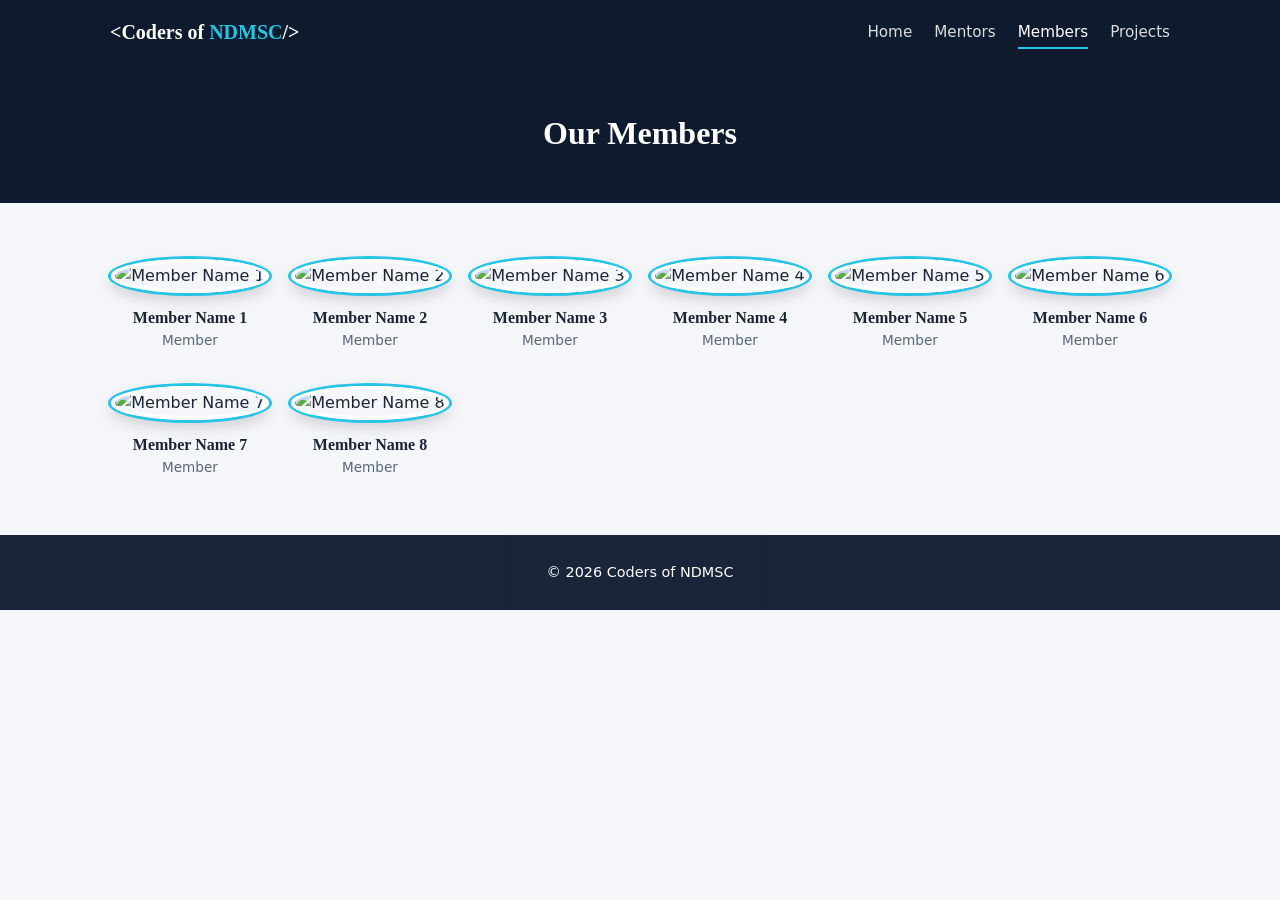
==== members.html @ 0bc647ea "initial website" ====
<!DOCTYPE html><html lang="en"><head><meta charset="UTF-8"><meta name="viewport" content="width=device-width,initial-scale=1"><title>Members | Coders of NDMSC</title><link rel="stylesheet" href="style.css"></head><body>
<header><div class="wrap"><a class="logo" href="index.html">&lt;Coders of <span>NDMSC</span>/&gt;</a><nav>
<a href="index.html" >Home</a><a href="mentors.html" >Mentors</a><a href="members.html" class="active">Members</a><a href="projects.html" >Projects</a></nav></div></header>
<div class="page-title"><h1>Our Members</h1></div><section><div class="wrap grid">
<div class="person"><img src="images/placeholder.svg" alt="Member Name 1"><h3>Member Name 1</h3><p>Member</p></div>
<div class="person"><img src="images/placeholder.svg" alt="Member Name 2"><h3>Member Name 2</h3><p>Member</p></div>
<div class="person"><img src="images/placeholder.svg" alt="Member Name 3"><h3>Member Name 3</h3><p>Member</p></div>
<div class="person"><img src="images/placeholder.svg" alt="Member Name 4"><h3>Member Name 4</h3><p>Member</p></div>
<div class="person"><img src="images/placeholder.svg" alt="Member Name 5"><h3>Member Name 5</h3><p>Member</p></div>
<div class="person"><img src="images/placeholder.svg" alt="Member Name 6"><h3>Member Name 6</h3><p>Member</p></div>
<div class="person"><img src="images/placeholder.svg" alt="Member Name 7"><h3>Member Name 7</h3><p>Member</p></div>
<div class="person"><img src="images/placeholder.svg" alt="Member Name 8"><h3>Member Name 8</h3><p>Member</p></div>
</div></section><footer>&copy; 2026 Coders of NDMSC</footer></body></html>
---- style.css ----
:root{--navy:#0e1a2e;--navy2:#1c3358;--paper:#f4f6fa;--ink:#1b2433;--gold:#ffc83d;--orange:#ff6a2b;--cyan:#27c4e6}
*{box-sizing:border-box;margin:0;padding:0}
body{font-family:system-ui,-apple-system,"Segoe UI",sans-serif;background:var(--paper);color:var(--ink);line-height:1.6}
h1,h2,h3{font-family:Georgia,"Times New Roman",serif}
a{color:inherit;text-decoration:none}
.wrap{max-width:1100px;margin:auto;padding:0 20px}
/* header */
header{background:var(--navy);color:#fff;position:sticky;top:0;z-index:10}
header .wrap{display:flex;align-items:center;justify-content:space-between;height:64px}
.logo{font-family:Georgia,serif;font-size:1.25rem;font-weight:700}.logo span{color:var(--cyan)}
nav a{margin-left:22px;font-size:.95rem;opacity:.85;padding:6px 0;border-bottom:2px solid transparent}
nav a:hover,nav a.active{opacity:1;border-color:var(--cyan)}
/* hero */
.hero{background:linear-gradient(135deg,var(--navy),var(--navy2));color:#fff;padding:70px 0 80px;text-align:center}
.hero h1{font-size:clamp(2rem,6vw,3.4rem);margin-bottom:10px}
.hero p{max-width:560px;margin:0 auto 34px;opacity:.85}
.code{font-family:ui-monospace,Consolas,monospace;color:var(--cyan);margin-bottom:14px;font-size:.95rem}
/* exhibition button */
.expo{display:inline-flex;align-items:center;gap:18px;padding:16px 34px 16px 18px;border-radius:60px;color:var(--navy);font-weight:800;font-size:1.15rem;background:linear-gradient(90deg,var(--gold),var(--orange),var(--gold));background-size:200%;animation:shine 3s linear infinite,pulse 2s infinite;box-shadow:0 8px 30px rgba(255,150,40,.45);transition:transform .2s}
.expo:hover{transform:scale(1.06)}
.expo svg{width:54px;height:54px;flex:none}
.expo small{display:block;font-size:.75rem;font-weight:600;opacity:.8}
@keyframes shine{to{background-position:200% 0}}
@keyframes pulse{50%{box-shadow:0 8px 45px rgba(255,150,40,.9)}}
@media(prefers-reduced-motion:reduce){.expo{animation:none}}
/* sections */
section{padding:56px 0}
.head{display:flex;justify-content:space-between;align-items:end;margin-bottom:26px}
.head h2{font-size:1.8rem}.head a{color:var(--navy2);font-weight:600}
/* carousel */
.car{display:flex;align-items:center;gap:10px}
.track{display:flex;gap:26px;overflow-x:auto;scroll-snap-type:x mandatory;scroll-behavior:smooth;padding:10px 4px;flex:1;scrollbar-width:none}
.track::-webkit-scrollbar{display:none}
.arrow{width:44px;height:44px;border-radius:50%;border:0;background:var(--navy);color:#fff;font-size:1.3rem;cursor:pointer;flex:none}
.arrow:hover{background:var(--cyan);color:var(--navy)}
.person{flex:none;width:150px;text-align:center;scroll-snap-align:start}
.person img{width:130px;height:130px;border-radius:50%;object-fit:cover;border:4px solid #fff;box-shadow:0 0 0 3px var(--cyan),0 6px 16px rgba(0,0,0,.18)}
.person h3{font-size:1rem;margin-top:12px}.person p{font-size:.85rem;color:#5b6678}
.grid{display:grid;grid-template-columns:repeat(auto-fill,minmax(160px,1fr));gap:34px 20px}
.grid .person{width:auto}
/* projects */
.cards{display:grid;grid-template-columns:repeat(auto-fill,minmax(280px,1fr));gap:24px}
.card{background:#fff;border-radius:10px;overflow:hidden;box-shadow:0 2px 10px rgba(0,0,0,.08)}
.card img{width:100%;height:170px;object-fit:cover;background:var(--navy2)}
.card div{padding:16px}.card h3{margin-bottom:6px}.card p{font-size:.92rem;color:#4a5568}
.tag{display:inline-block;margin-top:10px;font-size:.78rem;padding:2px 10px;border-radius:20px;background:#e3f6fb;color:#0b6f86}
.tag.done{background:#e0f5e6;color:#1d7a3a}.tag.wip{background:#fff1d6;color:#8a5a00}
.page-title{background:var(--navy);color:#fff;padding:44px 0;text-align:center}
footer{background:var(--navy);color:#fff;text-align:center;padding:26px 0;font-size:.9rem;opacity:.95}
@media(max-width:600px){nav a{margin-left:12px;font-size:.85rem}.arrow{width:36px;height:36px}}
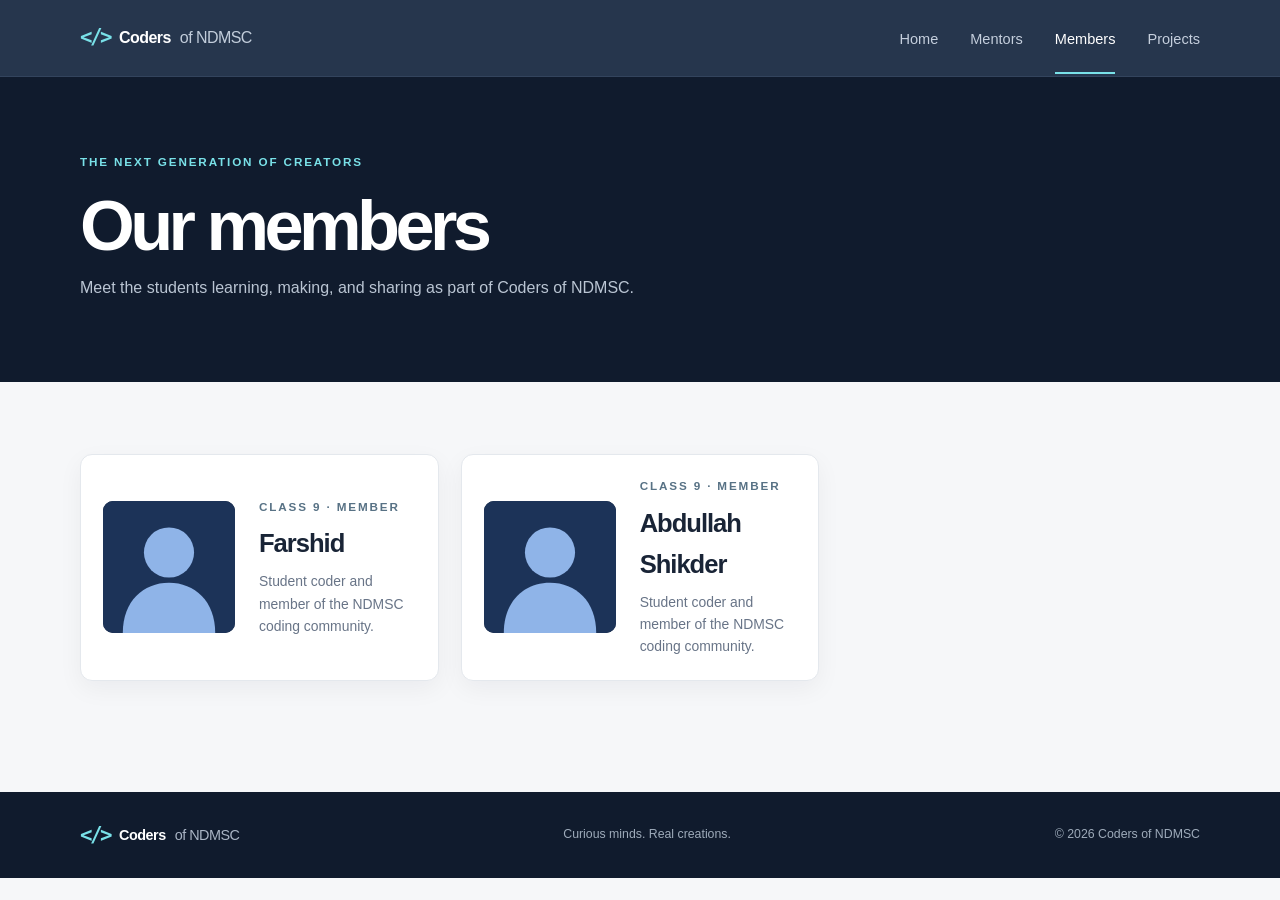
==== commit 8970f917: "Update NDMSC Coders site Co-authored-by: Copilot <223556219+Copilot@users.noreply.github.com>" ====
--- a/members.html
+++ b/members.html
@@ -1,13 +1,45 @@
-<!DOCTYPE html><html lang="en"><head><meta charset="UTF-8"><meta name="viewport" content="width=device-width,initial-scale=1"><title>Members | Coders of NDMSC</title><link rel="stylesheet" href="style.css"></head><body>
-<header><div class="wrap"><a class="logo" href="index.html">&lt;Coders of <span>NDMSC</span>/&gt;</a><nav>
-<a href="index.html" >Home</a><a href="mentors.html" >Mentors</a><a href="members.html" class="active">Members</a><a href="projects.html" >Projects</a></nav></div></header>
-<div class="page-title"><h1>Our Members</h1></div><section><div class="wrap grid">
-<div class="person"><img src="images/placeholder.svg" alt="Member Name 1"><h3>Member Name 1</h3><p>Member</p></div>
-<div class="person"><img src="images/placeholder.svg" alt="Member Name 2"><h3>Member Name 2</h3><p>Member</p></div>
-<div class="person"><img src="images/placeholder.svg" alt="Member Name 3"><h3>Member Name 3</h3><p>Member</p></div>
-<div class="person"><img src="images/placeholder.svg" alt="Member Name 4"><h3>Member Name 4</h3><p>Member</p></div>
-<div class="person"><img src="images/placeholder.svg" alt="Member Name 5"><h3>Member Name 5</h3><p>Member</p></div>
-<div class="person"><img src="images/placeholder.svg" alt="Member Name 6"><h3>Member Name 6</h3><p>Member</p></div>
-<div class="person"><img src="images/placeholder.svg" alt="Member Name 7"><h3>Member Name 7</h3><p>Member</p></div>
-<div class="person"><img src="images/placeholder.svg" alt="Member Name 8"><h3>Member Name 8</h3><p>Member</p></div>
-</div></section><footer>&copy; 2026 Coders of NDMSC</footer></body></html>
+<!DOCTYPE html>
+<html lang="en">
+<head>
+  <meta charset="UTF-8">
+  <meta name="viewport" content="width=device-width, initial-scale=1">
+  <meta name="theme-color" content="#101b2d">
+  <title>Members | Coders of NDMSC</title>
+  <link rel="stylesheet" href="style.css">
+</head>
+<body>
+  <header class="site-header">
+    <div class="wrap header-inner">
+      <a class="logo" href="index.html" aria-label="Coders of NDMSC home"><span class="logo-mark">&lt;/&gt;</span> Coders <span class="logo-muted">of NDMSC</span></a>
+      <nav aria-label="Main navigation">
+        <a href="index.html">Home</a>
+        <a href="mentors.html">Mentors</a>
+        <a href="members.html" class="active" aria-current="page">Members</a>
+        <a href="projects.html">Projects</a>
+      </nav>
+    </div>
+  </header>
+  <main>
+    <section class="page-hero">
+      <div class="wrap"><p class="section-kicker">THE NEXT GENERATION OF CREATORS</p><h1>Our members</h1><p>Meet the students learning, making, and sharing as part of Coders of NDMSC.</p></div>
+    </section>
+    <section class="content-section">
+      <div class="wrap">
+        <div class="member-grid">
+          <article class="member-profile-card">
+            <img src="placeholder.svg" alt="Generic profile placeholder; Farshid's photo to be added" width="200" height="200">
+            <div><p class="section-kicker">CLASS 9 · MEMBER</p><h2>Farshid</h2><p>Student coder and member of the NDMSC coding community.</p></div>
+          </article>
+          <article class="member-profile-card">
+            <img src="placeholder.svg" alt="Generic profile placeholder; Abdullah Shikder's photo to be added" width="200" height="200">
+            <div><p class="section-kicker">CLASS 9 · MEMBER</p><h2>Abdullah Shikder</h2><p>Student coder and member of the NDMSC coding community.</p></div>
+          </article>
+        </div>
+      </div>
+    </section>
+  </main>
+  <footer class="site-footer">
+    <div class="wrap footer-inner"><a class="logo footer-logo" href="index.html"><span class="logo-mark">&lt;/&gt;</span> Coders <span class="logo-muted">of NDMSC</span></a><p>Curious minds. Real creations.</p><span>© 2026 Coders of NDMSC</span></div>
+  </footer>
+</body>
+</html>
--- a/style.css
+++ b/style.css
@@ -1,50 +1,393 @@
-:root{--navy:#0e1a2e;--navy2:#1c3358;--paper:#f4f6fa;--ink:#1b2433;--gold:#ffc83d;--orange:#ff6a2b;--cyan:#27c4e6}
-*{box-sizing:border-box;margin:0;padding:0}
-body{font-family:system-ui,-apple-system,"Segoe UI",sans-serif;background:var(--paper);color:var(--ink);line-height:1.6}
-h1,h2,h3{font-family:Georgia,"Times New Roman",serif}
-a{color:inherit;text-decoration:none}
-.wrap{max-width:1100px;margin:auto;padding:0 20px}
-/* header */
-header{background:var(--navy);color:#fff;position:sticky;top:0;z-index:10}
-header .wrap{display:flex;align-items:center;justify-content:space-between;height:64px}
-.logo{font-family:Georgia,serif;font-size:1.25rem;font-weight:700}.logo span{color:var(--cyan)}
-nav a{margin-left:22px;font-size:.95rem;opacity:.85;padding:6px 0;border-bottom:2px solid transparent}
-nav a:hover,nav a.active{opacity:1;border-color:var(--cyan)}
-/* hero */
-.hero{background:linear-gradient(135deg,var(--navy),var(--navy2));color:#fff;padding:70px 0 80px;text-align:center}
-.hero h1{font-size:clamp(2rem,6vw,3.4rem);margin-bottom:10px}
-.hero p{max-width:560px;margin:0 auto 34px;opacity:.85}
-.code{font-family:ui-monospace,Consolas,monospace;color:var(--cyan);margin-bottom:14px;font-size:.95rem}
-/* exhibition button */
-.expo{display:inline-flex;align-items:center;gap:18px;padding:16px 34px 16px 18px;border-radius:60px;color:var(--navy);font-weight:800;font-size:1.15rem;background:linear-gradient(90deg,var(--gold),var(--orange),var(--gold));background-size:200%;animation:shine 3s linear infinite,pulse 2s infinite;box-shadow:0 8px 30px rgba(255,150,40,.45);transition:transform .2s}
-.expo:hover{transform:scale(1.06)}
-.expo svg{width:54px;height:54px;flex:none}
-.expo small{display:block;font-size:.75rem;font-weight:600;opacity:.8}
-@keyframes shine{to{background-position:200% 0}}
-@keyframes pulse{50%{box-shadow:0 8px 45px rgba(255,150,40,.9)}}
-@media(prefers-reduced-motion:reduce){.expo{animation:none}}
-/* sections */
-section{padding:56px 0}
-.head{display:flex;justify-content:space-between;align-items:end;margin-bottom:26px}
-.head h2{font-size:1.8rem}.head a{color:var(--navy2);font-weight:600}
-/* carousel */
-.car{display:flex;align-items:center;gap:10px}
-.track{display:flex;gap:26px;overflow-x:auto;scroll-snap-type:x mandatory;scroll-behavior:smooth;padding:10px 4px;flex:1;scrollbar-width:none}
-.track::-webkit-scrollbar{display:none}
-.arrow{width:44px;height:44px;border-radius:50%;border:0;background:var(--navy);color:#fff;font-size:1.3rem;cursor:pointer;flex:none}
-.arrow:hover{background:var(--cyan);color:var(--navy)}
-.person{flex:none;width:150px;text-align:center;scroll-snap-align:start}
-.person img{width:130px;height:130px;border-radius:50%;object-fit:cover;border:4px solid #fff;box-shadow:0 0 0 3px var(--cyan),0 6px 16px rgba(0,0,0,.18)}
-.person h3{font-size:1rem;margin-top:12px}.person p{font-size:.85rem;color:#5b6678}
-.grid{display:grid;grid-template-columns:repeat(auto-fill,minmax(160px,1fr));gap:34px 20px}
-.grid .person{width:auto}
-/* projects */
-.cards{display:grid;grid-template-columns:repeat(auto-fill,minmax(280px,1fr));gap:24px}
-.card{background:#fff;border-radius:10px;overflow:hidden;box-shadow:0 2px 10px rgba(0,0,0,.08)}
-.card img{width:100%;height:170px;object-fit:cover;background:var(--navy2)}
-.card div{padding:16px}.card h3{margin-bottom:6px}.card p{font-size:.92rem;color:#4a5568}
-.tag{display:inline-block;margin-top:10px;font-size:.78rem;padding:2px 10px;border-radius:20px;background:#e3f6fb;color:#0b6f86}
-.tag.done{background:#e0f5e6;color:#1d7a3a}.tag.wip{background:#fff1d6;color:#8a5a00}
-.page-title{background:var(--navy);color:#fff;padding:44px 0;text-align:center}
-footer{background:var(--navy);color:#fff;text-align:center;padding:26px 0;font-size:.9rem;opacity:.95}
-@media(max-width:600px){nav a{margin-left:12px;font-size:.85rem}.arrow{width:36px;height:36px}}
+:root {
+  color-scheme: light;
+  --navy: #101b2d;
+  --navy-light: #1a2940;
+  --ink: #192436;
+  --muted: #687487;
+  --paper: #f6f7f9;
+  --white: #fff;
+  --cyan: #79e1e8;
+  --gold: #ffd166;
+  --line: #e4e8ed;
+  --wrap: 1120px;
+}
+
+* { box-sizing: border-box; }
+html { scroll-behavior: smooth; }
+body {
+  margin: 0;
+  background: var(--paper);
+  color: var(--ink);
+  font-family: Inter, "Segoe UI", Arial, sans-serif;
+  line-height: 1.6;
+  -webkit-font-smoothing: antialiased;
+}
+a { color: inherit; text-decoration: none; }
+a:focus-visible { outline: 3px solid var(--cyan); outline-offset: 4px; }
+.wrap { width: min(var(--wrap), calc(100% - 48px)); margin-inline: auto; }
+
+.site-header {
+  position: relative;
+  z-index: 2;
+  border-bottom: 1px solid #33445d;
+  background: #26364d;
+  color: var(--white);
+}
+.header-inner {
+  min-height: 76px;
+  display: flex;
+  align-items: center;
+  justify-content: space-between;
+  gap: 32px;
+}
+.logo { display: inline-flex; align-items: center; gap: 9px; font-weight: 750; letter-spacing: -.035em; white-space: nowrap; }
+.logo-mark { color: var(--cyan); font-family: Consolas, monospace; font-size: 1.3rem; letter-spacing: -.12em; }
+.logo-muted { color: #c1ccda; font-weight: 500; }
+nav { display: flex; align-items: center; gap: 32px; }
+nav a { padding: 26px 0 23px; color: #c5cfdd; font-size: .91rem; transition: color .18s ease; }
+nav a:hover, nav a.active { color: var(--white); }
+nav a.active { box-shadow: inset 0 -2px var(--cyan); }
+
+.hero {
+  position: relative;
+  overflow: hidden;
+  background: var(--navy);
+  color: var(--white);
+  isolation: isolate;
+}
+.hero-glow {
+  position: absolute;
+  z-index: -1;
+  width: 620px;
+  height: 620px;
+  top: -325px;
+  right: -120px;
+  border-radius: 50%;
+  background: radial-gradient(circle, rgba(46, 108, 133, .29), transparent 68%);
+}
+.hero-layout {
+  min-height: 570px;
+  display: grid;
+  grid-template-columns: 1.05fr .95fr;
+  align-items: center;
+  gap: 36px;
+  padding-block: 70px 78px;
+}
+.hero-copy { position: relative; z-index: 1; }
+.eyebrow, .section-kicker {
+  margin: 0 0 17px;
+  color: #587285;
+  font-size: .73rem;
+  font-weight: 750;
+  letter-spacing: .16em;
+}
+.hero .eyebrow { display: flex; align-items: center; gap: 10px; color: var(--cyan); }
+.eyebrow-dot { width: 7px; height: 7px; border-radius: 50%; background: var(--cyan); box-shadow: 0 0 14px rgba(121, 225, 232, .8); }
+h1, h2, p { margin-top: 0; }
+.hero h1 {
+  margin-bottom: 20px;
+  font-family: "Segoe Print", "Bradley Hand", "Comic Sans MS", cursive;
+  font-size: clamp(2.8rem, 5.2vw, 4.5rem);
+  font-weight: 650;
+  letter-spacing: -.055em;
+  line-height: 1.02;
+}
+.hero h1 span { color: var(--cyan); }
+.hero-description { max-width: 490px; margin-bottom: 29px; color: #c1cad7; font-size: 1.04rem; line-height: 1.8; }
+.expo-button {
+  display: flex;
+  align-items: center;
+  gap: 16px;
+  width: fit-content;
+  min-height: 90px;
+  padding: 13px 19px 13px 14px;
+  border: 1px solid rgba(255, 255, 255, .24);
+  border-radius: 12px;
+  background: var(--gold);
+  color: #1b2635;
+  box-shadow: 0 10px 34px rgba(255, 209, 102, .2);
+  transition: transform .18s ease, box-shadow .18s ease, background .18s ease;
+}
+.expo-button:hover { transform: translateY(-3px); background: #ffdc8e; box-shadow: 0 15px 38px rgba(255, 209, 102, .32); }
+.expo-icon { display: grid; width: 54px; height: 54px; place-items: center; border-radius: 9px; background: var(--navy); color: var(--cyan); font: 700 1.06rem Consolas, monospace; }
+.expo-label strong { display: block; font-size: .99rem; line-height: 1.4; }
+.expo-label small { display: block; margin-top: 3px; color: #505260; font-size: .81rem; }
+.expo-label small span { padding-left: 3px; }
+.live-badge { display: inline-flex; align-items: center; gap: 7px; padding: 7px 10px; border: 1px solid rgba(255, 255, 255, .16); border-radius: 30px; background: rgba(255, 255, 255, .09); color: #d9f8e8; font-size: .63rem; font-weight: 800; letter-spacing: .1em; white-space: nowrap; }
+.live-badge i { width: 7px; height: 7px; border-radius: 50%; background: #69e6a3; box-shadow: 0 0 10px rgba(105, 230, 163, .8); }
+.expo-button .live-badge { margin-left: 9px; border-color: rgba(16, 27, 45, .14); background: var(--navy); color: #d9f8e8; }
+.hero-note { margin: 13px 0 0 3px; color: #9ca9ba; font-size: .76rem; }
+
+.hero-art { position: relative; display: flex; width: 100%; min-width: 0; min-height: 390px; flex-direction: column; align-items: center; justify-content: center; }
+.art-orbit { position: absolute; aspect-ratio: 1; border: 1px solid rgba(121, 225, 232, .12); border-radius: 50%; }
+.orbit-one { width: 390px; }
+.orbit-two { width: 300px; border-color: rgba(121, 225, 232, .09); }
+.code-window { position: relative; z-index: 1; width: min(100%, 500px); min-width: 0; overflow: hidden; border: 1px solid rgba(255, 255, 255, .12); border-radius: 14px; background: #17253a; box-shadow: 0 28px 75px rgba(0, 0, 0, .28); transform: rotate(1deg); }
+.window-top { height: 43px; display: flex; align-items: center; gap: 7px; padding-inline: 15px; border-bottom: 1px solid rgba(255, 255, 255, .08); }
+.window-top > span { width: 8px; height: 8px; border-radius: 50%; background: #ff7777; }
+.window-top > span:nth-child(2) { background: var(--gold); }
+.window-top > span:nth-child(3) { background: #70d6a1; }
+.window-top i { margin-left: auto; color: #7f8ca0; font: normal .7rem Consolas, monospace; }
+.code-lines { padding: 18px 13px 19px; color: #d7deea; font: .73rem/1.95 Consolas, "Courier New", monospace; }
+.code-lines p { margin: 0; white-space: nowrap; }
+.line-number { display: inline-block; width: 29px; margin-right: 10px; color: #627186; text-align: right; user-select: none; }
+.code-purple { color: #c9a6ff; }.code-blue { color: #80c8ff; }.code-gold { color: #ffd166; }.code-green { color: #90e0a2; }.code-comment { color: #73849a; }
+.cursor { display: inline-block; width: 6px; height: 14px; margin-left: 3px; background: var(--cyan); vertical-align: -2px; }
+.art-caption { position: relative; z-index: 1; display: flex; align-items: center; gap: 9px; margin-top: 17px; color: #bdc9d7; font-size: .7rem; font-weight: 750; letter-spacing: .17em; }
+.caption-symbol { color: var(--gold); font-size: 1.4rem; }
+.art-caption b { color: var(--cyan); padding-inline: 2px; }
+
+.intro-section { padding-block: 91px; background: linear-gradient(120deg, #17253a 0%, #203c50 52%, #174d53 100%); }
+.intro-section .section-kicker { color: #a9dadd; }
+.intro-layout { display: grid; grid-template-columns: .9fr 1fr 1.15fr; align-items: center; gap: 35px; }
+.intro-layout h2, .section-heading h2, .mentor-profile h2, .empty-state h2 {
+  margin-bottom: 0;
+  font-size: clamp(2rem, 3.7vw, 3rem);
+  letter-spacing: -.055em;
+  line-height: 1.13;
+}
+.intro-layout h2 { color: var(--white); }
+.intro-copy { max-width: 500px; margin: 0; color: #d0dbe5; font-size: 1rem; line-height: 1.85; }
+.campus-photo { position: relative; min-width: 0; margin: 0; overflow: hidden; border: 1px solid rgba(255, 255, 255, .17); border-radius: 12px; background: #dfe6e9; box-shadow: 0 12px 30px rgba(8, 20, 32, .24); }
+.campus-photo img { display: block; width: 100%; aspect-ratio: 1.55; object-fit: cover; object-position: center; }
+.campus-photo figcaption { position: absolute; right: 0; bottom: 0; left: 0; padding: 24px 13px 11px; background: linear-gradient(transparent, rgba(16, 27, 45, .76)); color: var(--white); font-size: .74rem; font-weight: 650; }
+
+.feature-section { padding-block: 72px 78px; background: linear-gradient(180deg, var(--white), #f4f7fa); }
+.exhibition-banner { position: relative; display: grid; min-height: 300px; grid-template-columns: 1.1fr .9fr; align-items: center; overflow: hidden; padding: 34px 44px; border: 1px solid rgba(255, 255, 255, .16); border-radius: 18px; background: linear-gradient(112deg, #10203a 0%, #173958 56%, #17616d 100%); color: var(--white); box-shadow: 0 22px 55px rgba(16, 35, 58, .19); transition: transform .2s ease, box-shadow .2s ease; }
+.exhibition-banner:hover { transform: translateY(-3px); box-shadow: 0 27px 60px rgba(16, 35, 58, .24); }
+.exhibition-copy { position: relative; z-index: 1; display: flex; align-items: flex-start; flex-direction: column; }
+.exhibition-copy .live-badge { margin-bottom: 18px; }
+.exhibition-title { font-size: clamp(2.2rem, 5vw, 3.6rem); font-weight: 780; letter-spacing: -.065em; line-height: 1.08; }
+.exhibition-title span { color: var(--gold); }
+.exhibition-description { margin-top: 11px; color: #cad7e3; font-size: .96rem; }
+.exhibition-cta { display: inline-flex; align-items: center; gap: 10px; margin-top: 22px; padding: 10px 15px; border-radius: 7px; background: var(--gold); color: #15263a; font-size: .82rem; font-weight: 750; transition: background .18s ease; }
+.exhibition-banner:hover .exhibition-cta { background: #ffdf98; }
+.exhibition-art { position: relative; display: grid; min-height: 225px; place-items: center; }
+.exhibition-art::before, .exhibition-art::after { position: absolute; width: 205px; height: 205px; border: 1px solid rgba(220, 246, 255, .18); border-radius: 50%; content: ""; }
+.exhibition-art::after { width: 158px; height: 158px; border-color: rgba(255, 209, 102, .25); }
+.exhibition-art-year { position: relative; z-index: 1; color: rgba(226, 245, 255, .95); font-size: clamp(7rem, 15vw, 11rem); font-weight: 800; letter-spacing: -.1em; line-height: .9; text-shadow: 0 12px 45px rgba(1, 17, 36, .28); }
+.exhibition-art-spark { position: absolute; z-index: 2; top: 22px; right: 14%; color: var(--gold); font-size: 2rem; }
+.exhibition-art-caption { position: absolute; z-index: 2; right: 0; bottom: 4px; color: #cee6ed; font-size: .65rem; font-weight: 750; letter-spacing: .21em; }
+.text-link { margin-top: auto; color: #267582; font-size: .82rem; font-weight: 700; }
+.text-link span { margin-left: 4px; }
+
+.section-heading { display: flex; align-items: end; justify-content: space-between; gap: 20px; margin-bottom: 25px; }
+.section-heading .section-kicker { margin-bottom: 9px; }
+.section-heading h2 { font-size: 2.2rem; }
+.subtle-link { padding-bottom: 6px; color: #506176; font-size: .85rem; font-weight: 650; }
+.subtle-link:hover { color: #267582; }
+.mentor-strip { display: flex; align-items: center; gap: 23px; padding: 20px; border: 1px solid var(--line); border-radius: 12px; background: var(--paper); transition: border-color .18s ease, transform .18s ease; }
+.mentor-strip:hover { transform: translateY(-2px); border-color: #a9dce0; }
+.mentor-strip img { width: 88px; height: 88px; flex: none; border-radius: 10px; background: #dbe4eb; object-fit: cover; }
+.mentor-strip-copy { display: grid; gap: 4px; }
+.mentor-strip-copy strong { font-size: 1.06rem; }
+.mentor-strip-copy small { color: var(--muted); font-size: .84rem; }
+.expertise-list { display: flex; flex-wrap: wrap; gap: 8px; margin-left: auto; }
+.expertise-list span { padding: 7px 12px; border: 1px solid #d8e4e6; border-radius: 30px; background: #f1f8f8; color: #316b74; font-size: .76rem; font-weight: 650; white-space: nowrap; }
+.mentor-arrow { margin-left: 5px; color: #607085; font-size: 1.25rem; }
+
+.projects-preview { padding-block: 74px 82px; background: linear-gradient(120deg, #17253a 0%, #203c50 52%, #174d53 100%); }
+.projects-preview .section-heading h2 { color: var(--white); }
+.projects-preview .section-kicker { color: #a9dadd; }
+.projects-preview .subtle-link { color: #d1e1e7; }
+.projects-preview .subtle-link:hover { color: var(--cyan); }
+.project-card { display: grid; grid-template-columns: minmax(220px, .8fr) 1.2fr; overflow: hidden; border: 1px solid var(--line); border-radius: 12px; background: var(--white); transition: border-color .18s ease, transform .18s ease, box-shadow .18s ease; }
+a.project-card:hover { transform: translateY(-2px); border-color: #b8dce0; box-shadow: 0 14px 34px rgba(16, 27, 45, .08); }
+.project-art { position: relative; display: grid; min-height: 215px; overflow: hidden; place-items: center; background: radial-gradient(ellipse at 50% 120%, rgba(121, 225, 232, .24), transparent 58%), linear-gradient(145deg, #17263a, #243c52); }
+.project-chip { position: absolute; top: 17px; left: 18px; padding: 5px 9px; border: 1px solid rgba(121, 225, 232, .35); border-radius: 5px; color: var(--cyan); font: 700 .62rem Consolas, monospace; letter-spacing: .1em; }
+.project-car { position: relative; z-index: 1; width: 142px; height: 54px; margin-top: 20px; border: 2px solid #8de0e1; border-radius: 14px 20px 12px 12px; background: linear-gradient(160deg, #3899a3, #205c70); box-shadow: 0 14px 24px rgba(0, 0, 0, .25), inset 0 3px rgba(255, 255, 255, .15); transform: skewX(-7deg); }
+.car-body { position: absolute; top: -21px; left: 37px; width: 69px; height: 25px; border: 2px solid #8de0e1; border-bottom: 0; border-radius: 20px 24px 0 0; background: #2c7182; }
+.car-wheel { position: absolute; bottom: -9px; width: 23px; height: 23px; border: 5px solid #101b2d; border-radius: 50%; background: #87cfd2; }
+.wheel-left { left: 15px; }.wheel-right { right: 15px; }
+.car-sensor { position: absolute; top: -32px; left: 68px; width: 7px; height: 13px; border-radius: 4px; background: var(--gold); box-shadow: 0 0 13px rgba(255, 209, 102, .75); }
+.project-waves { position: absolute; top: 30%; left: 50%; width: 120px; height: 120px; border: 1px solid rgba(121, 225, 232, .2); border-radius: 50%; transform: translate(-50%, -50%); }
+.project-waves::before, .project-waves::after { position: absolute; inset: -18px; border: 1px solid rgba(121, 225, 232, .14); border-radius: 50%; content: ""; }
+.project-waves::after { inset: -37px; border-color: rgba(121, 225, 232, .09); }
+.project-card-copy { display: flex; flex-direction: column; align-items: flex-start; justify-content: center; padding: 29px 32px; }
+.project-status { margin-bottom: 10px; color: #39818b; font-size: .68rem; font-weight: 750; letter-spacing: .13em; }
+.project-card-copy strong, .project-card-copy h2 { margin: 0 0 9px; color: var(--ink); font-size: 1.5rem; font-weight: 740; letter-spacing: -.04em; line-height: 1.25; }
+.project-card-copy > span:not(.project-status, .text-link) { max-width: 510px; color: var(--muted); font-size: .9rem; }
+.project-card-copy .text-link { margin-top: 16px; color: #267582; }
+.project-note { margin: 4px 0 0; color: var(--muted); font-size: .8rem; }
+.member-card { display: flex; max-width: 510px; align-items: center; gap: 19px; padding: 18px; border: 1px solid var(--line); border-radius: 12px; background: var(--paper); transition: border-color .18s ease, transform .18s ease; }
+.member-card:hover { transform: translateY(-2px); border-color: #b8dce0; }
+.member-card img { width: 88px; height: 88px; flex: none; border-radius: 10px; background: var(--navy-light); object-fit: cover; }
+.member-card-copy { display: grid; gap: 4px; }
+.member-card-copy strong { font-size: 1.05rem; }
+.member-card-copy small { color: var(--muted); font-size: .83rem; }
+.member-card .mentor-arrow { margin-left: auto; }
+.member-list { display: grid; gap: 12px; }
+.member-list .member-card { width: 100%; }
+.member-grid { display: grid; grid-template-columns: repeat(auto-fill, minmax(min(100%, 340px), 1fr)); gap: 22px; }
+.member-profile-card { display: flex; align-items: center; gap: 24px; padding: 22px; border: 1px solid var(--line); border-radius: 12px; background: var(--white); box-shadow: 0 8px 25px rgba(16, 27, 45, .05); }
+.member-profile-card img { width: 132px; height: 132px; flex: none; border-radius: 10px; background: var(--navy-light); object-fit: cover; }
+.member-profile-card .section-kicker { margin-bottom: 7px; }
+.member-profile-card h2 { margin-bottom: 6px; font-size: 1.6rem; letter-spacing: -.04em; }
+.member-profile-card div > p:last-child { margin: 0; color: var(--muted); font-size: .87rem; }
+.project-list { display: grid; gap: 22px; }
+.project-detail { grid-template-columns: minmax(250px, .85fr) 1.15fr; }
+.project-detail .project-art { min-height: 300px; }
+.back-link { display: inline-flex; align-items: center; gap: 8px; margin-bottom: 25px; color: #c4d2df; font-size: .82rem; font-weight: 650; }
+.back-link:hover { color: var(--cyan); }
+.project-page-hero { background: linear-gradient(118deg, #101b2d, #183651 67%, #1b5961); }
+.project-page-hero h1 { font-size: clamp(2.8rem, 6vw, 4.4rem); }
+.project-detail-section { background: var(--white); }
+.project-detail-layout { display: grid; grid-template-columns: minmax(260px, .9fr) 1.1fr; align-items: center; gap: clamp(32px, 7vw, 82px); }
+.project-detail-visual { position: relative; display: grid; min-height: 330px; overflow: hidden; place-items: center; border-radius: 15px; background: radial-gradient(ellipse at 50% 110%, rgba(121, 225, 232, .24), transparent 58%), linear-gradient(145deg, #17263a, #243c52); }
+.project-detail-visual .project-chip { top: 20px; left: 20px; }
+.project-detail-visual .project-car { transform: scale(1.35) skewX(-7deg); }
+.project-description h2 { margin: 0 0 12px; font-size: 2rem; letter-spacing: -.045em; line-height: 1.15; }
+.project-description > p:not(.section-kicker, .project-note) { max-width: 560px; color: var(--muted); line-height: 1.8; }
+.project-facts { display: grid; grid-template-columns: repeat(2, minmax(0, 1fr)); gap: 14px; margin-top: 25px; padding-block: 19px; border-top: 1px solid var(--line); border-bottom: 1px solid var(--line); }
+.project-facts > div { display: grid; gap: 3px; }
+.project-facts span { color: var(--muted); font-size: .73rem; }
+.project-facts strong { font-size: .86rem; }
+.project-facts .fact-status { display: flex; align-items: center; gap: 7px; color: #34765a; }
+.fact-status i { width: 7px; height: 7px; border-radius: 50%; background: #54bf87; }
+.project-description .project-note { margin: 13px 0 0; color: #708093; font-size: .78rem; }
+.people-preview { padding-block: 70px 84px; background: linear-gradient(120deg, #101b2d 0%, #1a3047 53%, #143c44 100%); }
+.people-grid { display: grid; grid-template-columns: 1fr 1fr; gap: 34px; }
+.people-column { min-width: 0; }
+.people-column .section-heading { min-height: 75px; margin-bottom: 18px; }
+.people-column .section-heading h2 { font-size: 1.85rem; }
+.people-column .section-heading .section-kicker { font-size: .65rem; }
+.people-column .subtle-link { font-size: .78rem; white-space: nowrap; }
+.people-preview .section-heading h2 { color: var(--white); }
+.people-preview .section-kicker { color: #a9dadd; }
+.people-preview .subtle-link { color: #c6d5e2; }
+.people-preview .member-card, .people-preview .mentor-strip { min-height: 124px; border-color: rgba(255, 255, 255, .16); background: rgba(255, 255, 255, .96); box-shadow: 0 12px 30px rgba(3, 12, 24, .2); }
+.people-preview .mentor-strip { gap: 15px; padding: 17px; }
+.people-preview .mentor-strip img { width: 76px; height: 76px; }
+.people-preview .mentor-strip-copy strong { font-size: .98rem; }
+.people-preview .mentor-strip-copy small { font-size: .76rem; }
+.people-preview .mentor-arrow { margin-left: auto; }
+
+.page-hero { padding-block: 76px 82px; background: var(--navy); color: var(--white); }
+.page-hero .section-kicker { color: var(--cyan); }
+.page-hero h1 { margin-bottom: 12px; font-size: clamp(2.8rem, 6vw, 4.4rem); letter-spacing: -.065em; line-height: 1.05; }
+.page-hero h1 span { color: var(--gold); }
+.page-hero > .wrap > p:last-child { max-width: 590px; margin-bottom: 0; color: #bac5d3; font-size: 1rem; }
+.content-section { min-height: 410px; padding-block: 72px 90px; }
+.mentor-profile { display: grid; grid-template-columns: minmax(220px, 360px) 1fr; align-items: center; gap: clamp(38px, 8vw, 100px); max-width: 900px; }
+.mentor-photo-wrap { padding: 10px; border: 1px solid var(--line); border-radius: 16px; background: var(--white); box-shadow: 0 12px 32px rgba(16, 27, 45, .07); }
+.mentor-photo-wrap img { display: block; width: 100%; height: auto; aspect-ratio: 1; border-radius: 10px; background: #e7edf2; object-fit: cover; }
+.mentor-profile h2 { margin-bottom: 15px; font-size: 2.5rem; }
+.profile-description { max-width: 440px; margin-bottom: 23px; color: var(--muted); }
+.mentor-profile .expertise-list { margin-left: 0; }
+.empty-state { display: flex; min-height: 240px; flex-direction: column; align-items: center; justify-content: center; text-align: center; }
+.empty-icon { display: grid; width: 54px; height: 54px; margin-bottom: 19px; place-items: center; border: 1px solid #dce5eb; border-radius: 15px; background: var(--white); color: #388493; font: 1.2rem Consolas, monospace; }
+.empty-state .section-kicker { margin-bottom: 9px; }
+.empty-state h2 { max-width: 560px; margin-bottom: 12px; font-size: 2rem; }
+.empty-state > p:last-child { max-width: 520px; margin-bottom: 0; color: var(--muted); }
+
+.site-footer { background: var(--navy); color: #bdc7d4; }
+.footer-inner { min-height: 86px; display: flex; align-items: center; justify-content: space-between; gap: 20px; }
+.footer-logo { color: var(--white); font-size: .9rem; }
+.footer-logo .logo-muted { color: #aab5c5; }
+.footer-inner p, .footer-inner > span { margin: 0; color: #9eabba; font-size: .77rem; }
+
+@media (max-width: 940px) {
+  .code-lines { font-size: .54rem; }
+  .line-number { width: 25px; margin-right: 7px; }
+}
+@media (max-width: 760px) {
+  .wrap { width: min(var(--wrap), calc(100% - 36px)); }
+  .header-inner { min-height: 68px; flex-wrap: wrap; gap: 0 18px; padding-block: 12px; }
+  nav { gap: clamp(12px, 4vw, 25px); }
+  nav a { padding: 12px 0 9px; font-size: .83rem; }
+  .hero-layout { min-height: 0; grid-template-columns: 1fr; gap: 20px; padding-block: 66px 45px; }
+  .hero h1 { font-size: clamp(2.65rem, 8.5vw, 3.8rem); }
+  .hero-art { min-height: 300px; }
+  .orbit-one { width: 330px; }.orbit-two { width: 250px; }
+  .code-window { max-width: 500px; }
+  .intro-section { padding-block: 65px; }
+  .intro-layout { grid-template-columns: 1fr; gap: 21px; }
+  .campus-photo { width: min(100%, 520px); }
+  .feature-section { padding-block: 52px 58px; }
+  .exhibition-banner { min-height: 0; grid-template-columns: 1fr .7fr; gap: 8px; padding: 27px 25px; }
+  .exhibition-art { min-height: 200px; }
+  .exhibition-art::before { width: 160px; height: 160px; }
+  .exhibition-art::after { width: 125px; height: 125px; }
+  .exhibition-art-year { font-size: clamp(6rem, 16vw, 8rem); }
+  .projects-preview { padding-block: 58px 66px; }
+  .project-card { grid-template-columns: minmax(0, .8fr) 1.2fr; }
+  .project-card-copy { padding: 22px; }
+  .project-detail { grid-template-columns: 1fr; }
+  .project-detail .project-art { min-height: 230px; }
+  .people-preview { padding-block: 55px 62px; }
+  .people-grid { grid-template-columns: 1fr; gap: 36px; }
+  .people-column .section-heading { min-height: 0; }
+  .mentor-strip { gap: 16px; }
+  .mentor-strip img { width: 72px; height: 72px; }
+  .mentor-arrow { margin-left: auto; }
+  .project-detail-layout { grid-template-columns: 1fr; gap: 30px; }
+  .project-detail-visual { min-height: 270px; }
+  .page-hero { padding-block: 60px; }
+}
+@media (max-width: 520px) {
+  .header-inner { justify-content: center; }
+  .logo { font-size: .97rem; }
+  nav { width: 100%; justify-content: space-between; gap: 8px; }
+  nav a { font-size: .79rem; }
+  .hero-layout { padding-top: 51px; }
+  .hero h1 { font-size: clamp(2.1rem, 9vw, 2.8rem); }
+  .hero-description { font-size: .96rem; }
+  .expo-button { width: 100%; max-width: 100%; min-height: 82px; gap: 8px; padding-inline: 10px; }
+  .expo-icon { width: 47px; height: 47px; flex: none; }
+  .expo-label { min-width: 0; flex: 1 1 auto; }
+  .expo-label strong { font-size: .84rem; }
+  .expo-label small { font-size: .74rem; }
+  .expo-button .live-badge { gap: 5px; margin-left: auto; padding: 6px 7px; font-size: .55rem; }
+  .hero-art { min-height: 300px; }
+  .orbit-one { width: 285px; }.orbit-two { width: 215px; }
+  .code-lines { padding: 16px 8px; font-size: .62rem; }
+  .line-number { width: 23px; margin-right: 6px; }
+  .art-caption { margin-top: 15px; font-size: .62rem; }
+  .intro-layout h2 { font-size: 2.3rem; }
+  .exhibition-banner { grid-template-columns: 1fr; padding: 24px; }
+  .exhibition-art { position: absolute; right: -23px; bottom: -38px; width: 185px; min-height: 170px; opacity: .28; }
+  .exhibition-art::before { width: 140px; height: 140px; }
+  .exhibition-art::after { width: 105px; height: 105px; }
+  .exhibition-art-year { font-size: 6.5rem; }
+  .exhibition-art-caption { display: none; }
+  .exhibition-copy { max-width: 100%; }
+  .exhibition-description { max-width: 260px; font-size: .88rem; }
+  .section-heading { align-items: flex-start; flex-direction: column; gap: 9px; }
+  .section-heading h2 { font-size: 1.9rem; }
+  .mentor-strip { gap: 13px; padding: 14px; }
+  .mentor-strip-copy { flex: 1; }
+  .mentor-strip-copy strong { font-size: .96rem; }
+  .mentor-strip-copy small { font-size: .75rem; }
+  .expertise-list span { padding: 6px 10px; font-size: .71rem; }
+  .people-column .section-heading { align-items: flex-start; flex-direction: row; gap: 10px; }
+  .people-column .section-heading h2 { font-size: 1.65rem; }
+  .people-column .subtle-link { align-self: flex-end; font-size: .73rem; }
+  .people-preview .member-card, .people-preview .mentor-strip { min-height: 104px; }
+  .people-preview .mentor-strip { padding: 14px; }
+  .people-preview .mentor-strip img { width: 64px; height: 64px; }
+  .mentor-profile { grid-template-columns: 1fr; gap: 27px; }
+  .mentor-photo-wrap { width: min(100%, 320px); }
+  .mentor-profile h2 { font-size: 2rem; }
+  .project-card, .project-detail { grid-template-columns: 1fr; }
+  .project-art, .project-detail .project-art { min-height: 190px; }
+  .project-card-copy { padding: 21px; }
+  .project-description h2 { font-size: 1.7rem; }
+  .project-detail-visual { min-height: 220px; }
+  .project-detail-visual .project-car { transform: scale(1.1) skewX(-7deg); }
+  .member-card { gap: 13px; }
+  .member-card img { width: 72px; height: 72px; }
+  .member-profile-card { align-items: flex-start; flex-direction: column; gap: 17px; }
+  .member-profile-card img { width: min(100%, 180px); height: auto; aspect-ratio: 1; }
+  .empty-state h2 { font-size: 1.7rem; }
+  .footer-inner { align-items: flex-start; flex-direction: column; justify-content: center; gap: 7px; padding-block: 20px; }
+}
+@media (max-width: 360px) {
+  .expo-button .live-badge { gap: 4px; padding-inline: 6px; font-size: .5rem; }
+  .expo-label strong { font-size: .78rem; }
+  .expo-label small { font-size: .68rem; }
+  .code-lines { font-size: .48rem; }
+  .line-number { display: none; }
+}
+@media (prefers-reduced-motion: reduce) {
+  *, *::before, *::after { scroll-behavior: auto !important; transition-duration: .01ms !important; }
+}
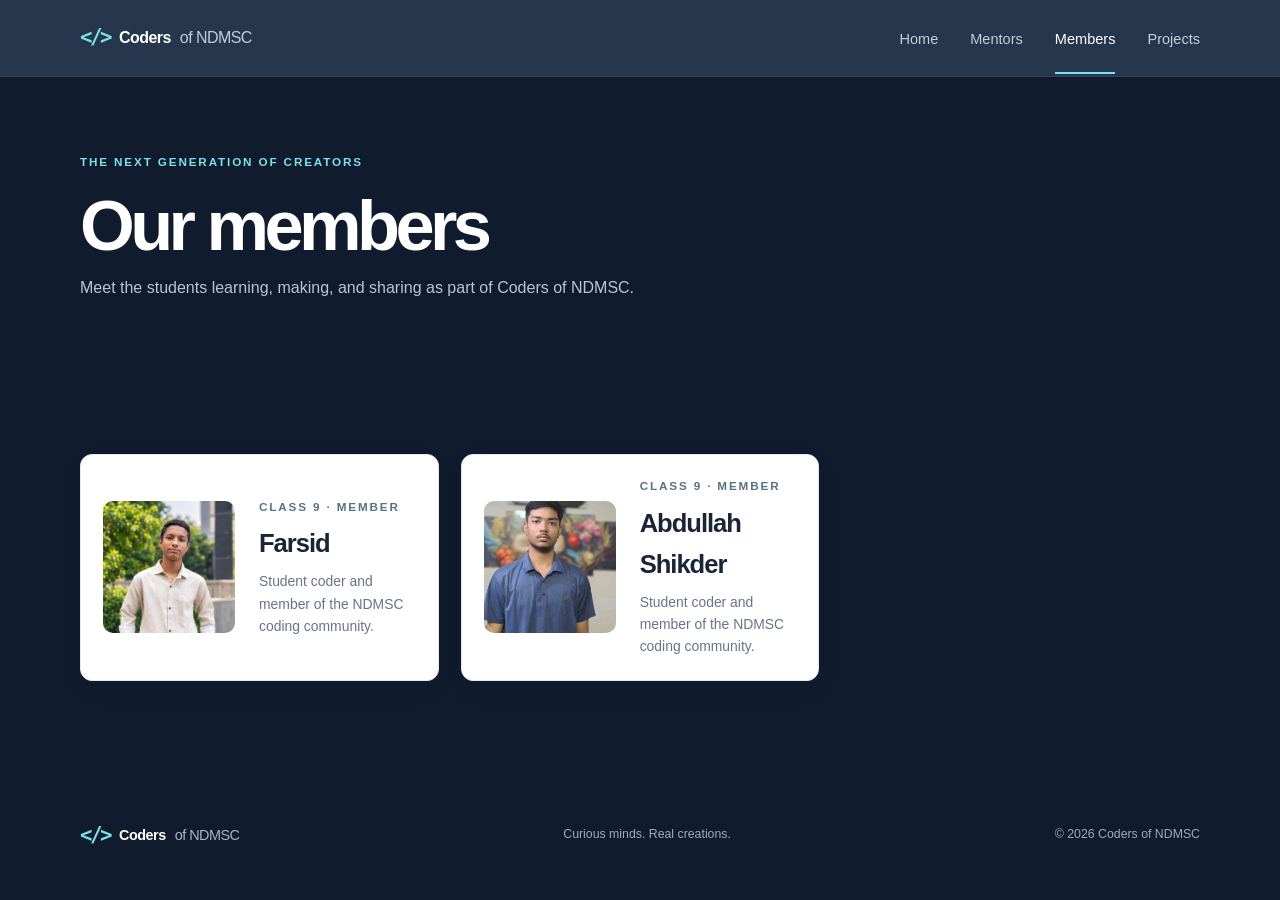
==== commit fb437564: "Refresh exhibition website Co-authored-by: Copilot <223556219+Copilot@users.noreply.github.com>" ====
--- a/members.html
+++ b/members.html
@@ -27,11 +27,11 @@
       <div class="wrap">
         <div class="member-grid">
           <article class="member-profile-card">
-            <img src="placeholder.svg" alt="Generic profile placeholder; Farshid's photo to be added" width="200" height="200">
-            <div><p class="section-kicker">CLASS 9 · MEMBER</p><h2>Farshid</h2><p>Student coder and member of the NDMSC coding community.</p></div>
+            <img src="images/Farsid.jpg" alt="Farsid, Class 9 student and member of Coders of NDMSC" width="200" height="200">
+            <div><p class="section-kicker">CLASS 9 · MEMBER</p><h2>Farsid</h2><p>Student coder and member of the NDMSC coding community.</p></div>
           </article>
           <article class="member-profile-card">
-            <img src="placeholder.svg" alt="Generic profile placeholder; Abdullah Shikder's photo to be added" width="200" height="200">
+            <img src="images/abdullah_shikder.jpg" alt="Abdullah Shikder, Class 9 student and member of Coders of NDMSC" width="200" height="200">
             <div><p class="section-kicker">CLASS 9 · MEMBER</p><h2>Abdullah Shikder</h2><p>Student coder and member of the NDMSC coding community.</p></div>
           </article>
         </div>
--- a/style.css
+++ b/style.css
@@ -16,7 +16,7 @@
 html { scroll-behavior: smooth; }
 body {
   margin: 0;
-  background: var(--paper);
+  background: var(--navy);
   color: var(--ink);
   font-family: Inter, "Segoe UI", Arial, sans-serif;
   line-height: 1.6;
@@ -48,13 +48,38 @@
 nav a:hover, nav a.active { color: var(--white); }
 nav a.active { box-shadow: inset 0 -2px var(--cyan); }
 
+.countdown-bar {
+  position: relative;
+  z-index: 1;
+  border-bottom: 1px solid rgba(121, 225, 232, .22);
+  background: linear-gradient(105deg, #25374e, #304d61 58%, #294d51);
+  color: var(--white);
+  box-shadow: 0 8px 22px rgba(8, 18, 32, .22);
+}
+.countdown-inner {
+  min-height: 76px;
+  display: flex;
+  align-items: center;
+  justify-content: flex-end;
+  gap: 16px;
+  padding-block: 12px;
+}
+.countdown-message { margin: 0; color: #eff8fa; font-size: .91rem; font-weight: 700; }
+.countdown-clock { display: flex; align-items: center; gap: 10px; }
+.countdown-unit { min-width: 61px; display: grid; justify-items: center; padding: 7px 8px 6px; border: 1px solid rgba(255, 255, 255, .2); border-radius: 8px; background: rgba(12, 26, 40, .32); box-shadow: inset 0 1px rgba(255, 255, 255, .05); }
+.countdown-unit > span { font: 700 1.3rem/1.15 Consolas, "Courier New", monospace; font-variant-numeric: tabular-nums; }
+.countdown-unit small { margin-top: 2px; color: #d2dce5; font-size: .62rem; letter-spacing: .08em; text-transform: uppercase; }
+.countdown-separator { color: #c5d6dc; font: 700 1.1rem Consolas, monospace; }
+.countdown-clock[hidden] { display: none; }
+
 .hero {
   position: relative;
   overflow: hidden;
-  background: var(--navy);
+  background: linear-gradient(120deg, rgba(16, 27, 45, .8), rgba(20, 43, 59, .78));
   color: var(--white);
   isolation: isolate;
 }
+.hero-web { position: absolute; z-index: -1; inset: 0; display: block; width: 100%; height: 100%; pointer-events: none; }
 .hero-glow {
   position: absolute;
   z-index: -1;
@@ -66,6 +91,8 @@
   background: radial-gradient(circle, rgba(46, 108, 133, .29), transparent 68%);
 }
 .hero-layout {
+  position: relative;
+  z-index: 1;
   min-height: 570px;
   display: grid;
   grid-template-columns: 1.05fr .95fr;
@@ -73,6 +100,7 @@
   gap: 36px;
   padding-block: 70px 78px;
 }
+main { position: relative; z-index: 1; isolation: isolate; }
 .hero-copy { position: relative; z-index: 1; }
 .eyebrow, .section-kicker {
   margin: 0 0 17px;
@@ -137,7 +165,7 @@
 .caption-symbol { color: var(--gold); font-size: 1.4rem; }
 .art-caption b { color: var(--cyan); padding-inline: 2px; }
 
-.intro-section { padding-block: 91px; background: linear-gradient(120deg, #17253a 0%, #203c50 52%, #174d53 100%); }
+.intro-section { padding-block: 91px; background: linear-gradient(120deg, rgba(23, 37, 58, .8) 0%, rgba(32, 60, 80, .78) 52%, rgba(23, 77, 83, .8) 100%); }
 .intro-section .section-kicker { color: #a9dadd; }
 .intro-layout { display: grid; grid-template-columns: .9fr 1fr 1.15fr; align-items: center; gap: 35px; }
 .intro-layout h2, .section-heading h2, .mentor-profile h2, .empty-state h2 {
@@ -152,7 +180,7 @@
 .campus-photo img { display: block; width: 100%; aspect-ratio: 1.55; object-fit: cover; object-position: center; }
 .campus-photo figcaption { position: absolute; right: 0; bottom: 0; left: 0; padding: 24px 13px 11px; background: linear-gradient(transparent, rgba(16, 27, 45, .76)); color: var(--white); font-size: .74rem; font-weight: 650; }
 
-.feature-section { padding-block: 72px 78px; background: linear-gradient(180deg, var(--white), #f4f7fa); }
+.feature-section { padding-block: 72px 78px; background: linear-gradient(120deg, rgba(23, 37, 58, .8) 0%, rgba(32, 60, 80, .78) 52%, rgba(23, 77, 83, .8) 100%); }
 .exhibition-banner { position: relative; display: grid; min-height: 300px; grid-template-columns: 1.1fr .9fr; align-items: center; overflow: hidden; padding: 34px 44px; border: 1px solid rgba(255, 255, 255, .16); border-radius: 18px; background: linear-gradient(112deg, #10203a 0%, #173958 56%, #17616d 100%); color: var(--white); box-shadow: 0 22px 55px rgba(16, 35, 58, .19); transition: transform .2s ease, box-shadow .2s ease; }
 .exhibition-banner:hover { transform: translateY(-3px); box-shadow: 0 27px 60px rgba(16, 35, 58, .24); }
 .exhibition-copy { position: relative; z-index: 1; display: flex; align-items: flex-start; flex-direction: column; }
@@ -186,7 +214,7 @@
 .expertise-list span { padding: 7px 12px; border: 1px solid #d8e4e6; border-radius: 30px; background: #f1f8f8; color: #316b74; font-size: .76rem; font-weight: 650; white-space: nowrap; }
 .mentor-arrow { margin-left: 5px; color: #607085; font-size: 1.25rem; }
 
-.projects-preview { padding-block: 74px 82px; background: linear-gradient(120deg, #17253a 0%, #203c50 52%, #174d53 100%); }
+.projects-preview { padding-block: 74px 82px; background: linear-gradient(120deg, rgba(23, 37, 58, .8) 0%, rgba(32, 60, 80, .78) 52%, rgba(23, 77, 83, .8) 100%); }
 .projects-preview .section-heading h2 { color: var(--white); }
 .projects-preview .section-kicker { color: #a9dadd; }
 .projects-preview .subtle-link { color: #d1e1e7; }
@@ -245,7 +273,7 @@
 .project-facts .fact-status { display: flex; align-items: center; gap: 7px; color: #34765a; }
 .fact-status i { width: 7px; height: 7px; border-radius: 50%; background: #54bf87; }
 .project-description .project-note { margin: 13px 0 0; color: #708093; font-size: .78rem; }
-.people-preview { padding-block: 70px 84px; background: linear-gradient(120deg, #101b2d 0%, #1a3047 53%, #143c44 100%); }
+.people-preview { padding-block: 70px 84px; background: linear-gradient(120deg, rgba(16, 27, 45, .8) 0%, rgba(26, 48, 71, .78) 53%, rgba(20, 60, 68, .8) 100%); }
 .people-grid { display: grid; grid-template-columns: 1fr 1fr; gap: 34px; }
 .people-column { min-width: 0; }
 .people-column .section-heading { min-height: 75px; margin-bottom: 18px; }
@@ -295,6 +323,9 @@
   .header-inner { min-height: 68px; flex-wrap: wrap; gap: 0 18px; padding-block: 12px; }
   nav { gap: clamp(12px, 4vw, 25px); }
   nav a { padding: 12px 0 9px; font-size: .83rem; }
+  .countdown-inner { min-height: 72px; }
+  .countdown-clock { gap: 7px; }
+  .countdown-unit { min-width: 55px; }
   .hero-layout { min-height: 0; grid-template-columns: 1fr; gap: 20px; padding-block: 66px 45px; }
   .hero h1 { font-size: clamp(2.65rem, 8.5vw, 3.8rem); }
   .hero-art { min-height: 300px; }
@@ -329,6 +360,13 @@
   .logo { font-size: .97rem; }
   nav { width: 100%; justify-content: space-between; gap: 8px; }
   nav a { font-size: .79rem; }
+  .countdown-inner { min-height: 66px; gap: 8px; }
+  .countdown-clock { gap: 4px; }
+  .countdown-unit { min-width: 43px; padding: 6px 4px; }
+  .countdown-unit > span { font-size: 1.02rem; }
+  .countdown-unit small { font-size: .5rem; }
+  .countdown-separator { font-size: .85rem; }
+  .countdown-message { font-size: .8rem; }
   .hero-layout { padding-top: 51px; }
   .hero h1 { font-size: clamp(2.1rem, 9vw, 2.8rem); }
   .hero-description { font-size: .96rem; }
@@ -382,6 +420,9 @@
   .footer-inner { align-items: flex-start; flex-direction: column; justify-content: center; gap: 7px; padding-block: 20px; }
 }
 @media (max-width: 360px) {
+  .countdown-inner { min-height: 62px; }
+  .countdown-clock { gap: 3px; }
+  .countdown-unit { min-width: 39px; padding-inline: 3px; }
   .expo-button .live-badge { gap: 4px; padding-inline: 6px; font-size: .5rem; }
   .expo-label strong { font-size: .78rem; }
   .expo-label small { font-size: .68rem; }
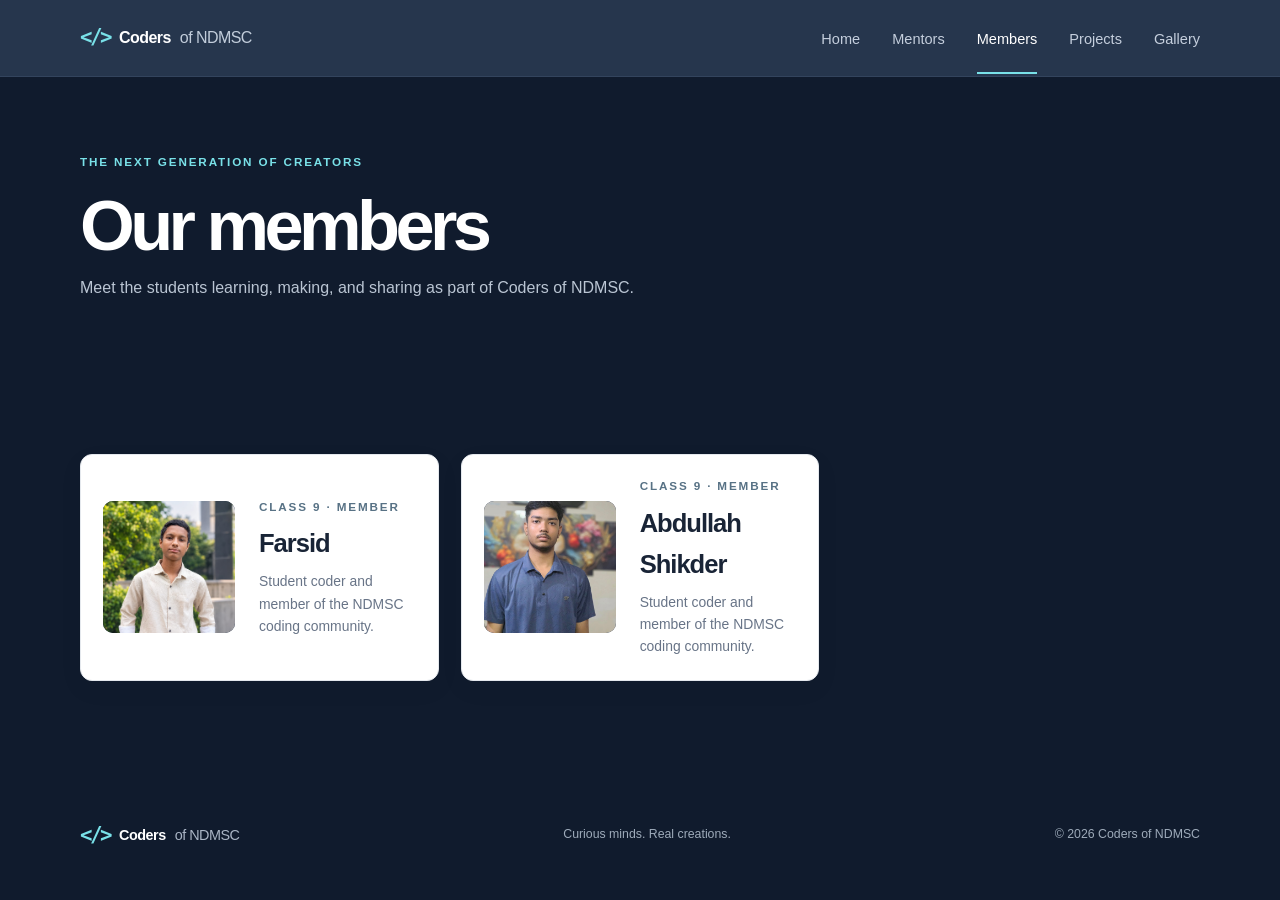
==== commit 89eaaf07: "Add project gallery and RFID lock page Co-authored-by: Copilot <223556219+Copilot@users.noreply.gith" ====
--- a/members.html
+++ b/members.html
@@ -16,6 +16,7 @@
         <a href="mentors.html">Mentors</a>
         <a href="members.html" class="active" aria-current="page">Members</a>
         <a href="projects.html">Projects</a>
+        <a href="gallery.html">Gallery</a>
       </nav>
     </div>
   </header>
--- a/style.css
+++ b/style.css
@@ -255,6 +255,9 @@
 .project-list { display: grid; gap: 22px; }
 .project-detail { grid-template-columns: minmax(250px, .85fr) 1.15fr; }
 .project-detail .project-art { min-height: 300px; }
+.project-art > img { position: absolute; inset: 0; display: block; width: 100%; height: 100%; object-fit: cover; }
+.project-art::after { position: absolute; inset: 0; background: linear-gradient(180deg, rgba(16, 27, 45, .26), transparent 38%, rgba(16, 27, 45, .12)); content: ""; }
+.project-art .project-chip { z-index: 1; }
 .back-link { display: inline-flex; align-items: center; gap: 8px; margin-bottom: 25px; color: #c4d2df; font-size: .82rem; font-weight: 650; }
 .back-link:hover { color: var(--cyan); }
 .project-page-hero { background: linear-gradient(118deg, #101b2d, #183651 67%, #1b5961); }
@@ -264,6 +267,10 @@
 .project-detail-visual { position: relative; display: grid; min-height: 330px; overflow: hidden; place-items: center; border-radius: 15px; background: radial-gradient(ellipse at 50% 110%, rgba(121, 225, 232, .24), transparent 58%), linear-gradient(145deg, #17263a, #243c52); }
 .project-detail-visual .project-chip { top: 20px; left: 20px; }
 .project-detail-visual .project-car { transform: scale(1.35) skewX(-7deg); }
+.project-detail-photos { grid-template-columns: 1fr 1fr; gap: 10px; padding: 10px; background: #17263a; }
+.project-detail-photos img { display: block; width: 100%; height: 310px; border-radius: 9px; object-fit: cover; }
+.project-detail-photo img { position: absolute; inset: 0; display: block; width: 100%; height: 100%; object-fit: cover; }
+.project-detail-photo .project-chip { z-index: 1; }
 .project-description h2 { margin: 0 0 12px; font-size: 2rem; letter-spacing: -.045em; line-height: 1.15; }
 .project-description > p:not(.section-kicker, .project-note) { max-width: 560px; color: var(--muted); line-height: 1.8; }
 .project-facts { display: grid; grid-template-columns: repeat(2, minmax(0, 1fr)); gap: 14px; margin-top: 25px; padding-block: 19px; border-top: 1px solid var(--line); border-bottom: 1px solid var(--line); }
@@ -273,6 +280,13 @@
 .project-facts .fact-status { display: flex; align-items: center; gap: 7px; color: #34765a; }
 .fact-status i { width: 7px; height: 7px; border-radius: 50%; background: #54bf87; }
 .project-description .project-note { margin: 13px 0 0; color: #708093; font-size: .78rem; }
+.gallery-section { background: #f6f7f9; }
+.gallery-grid { display: grid; grid-template-columns: repeat(auto-fill, minmax(min(100%, 290px), 1fr)); gap: 22px; }
+.gallery-card { min-width: 0; margin: 0; overflow: hidden; border: 1px solid var(--line); border-radius: 12px; background: var(--white); box-shadow: 0 8px 25px rgba(16, 27, 45, .06); }
+.gallery-card a { display: block; overflow: hidden; background: #e7edf2; }
+.gallery-card img { display: block; width: 100%; aspect-ratio: 4 / 3; object-fit: cover; transition: transform .25s ease; }
+.gallery-card a:hover img { transform: scale(1.035); }
+.gallery-card figcaption { padding: 14px 16px; color: var(--ink); font-size: .9rem; font-weight: 650; }
 .people-preview { padding-block: 70px 84px; background: linear-gradient(120deg, rgba(16, 27, 45, .8) 0%, rgba(26, 48, 71, .78) 53%, rgba(20, 60, 68, .8) 100%); }
 .people-grid { display: grid; grid-template-columns: 1fr 1fr; gap: 34px; }
 .people-column { min-width: 0; }
@@ -353,6 +367,7 @@
   .mentor-arrow { margin-left: auto; }
   .project-detail-layout { grid-template-columns: 1fr; gap: 30px; }
   .project-detail-visual { min-height: 270px; }
+  .project-detail-photos img { height: 250px; }
   .page-hero { padding-block: 60px; }
 }
 @media (max-width: 520px) {
@@ -411,6 +426,8 @@
   .project-card-copy { padding: 21px; }
   .project-description h2 { font-size: 1.7rem; }
   .project-detail-visual { min-height: 220px; }
+  .project-detail-photos { gap: 6px; padding: 6px; }
+  .project-detail-photos img { height: 210px; }
   .project-detail-visual .project-car { transform: scale(1.1) skewX(-7deg); }
   .member-card { gap: 13px; }
   .member-card img { width: 72px; height: 72px; }
